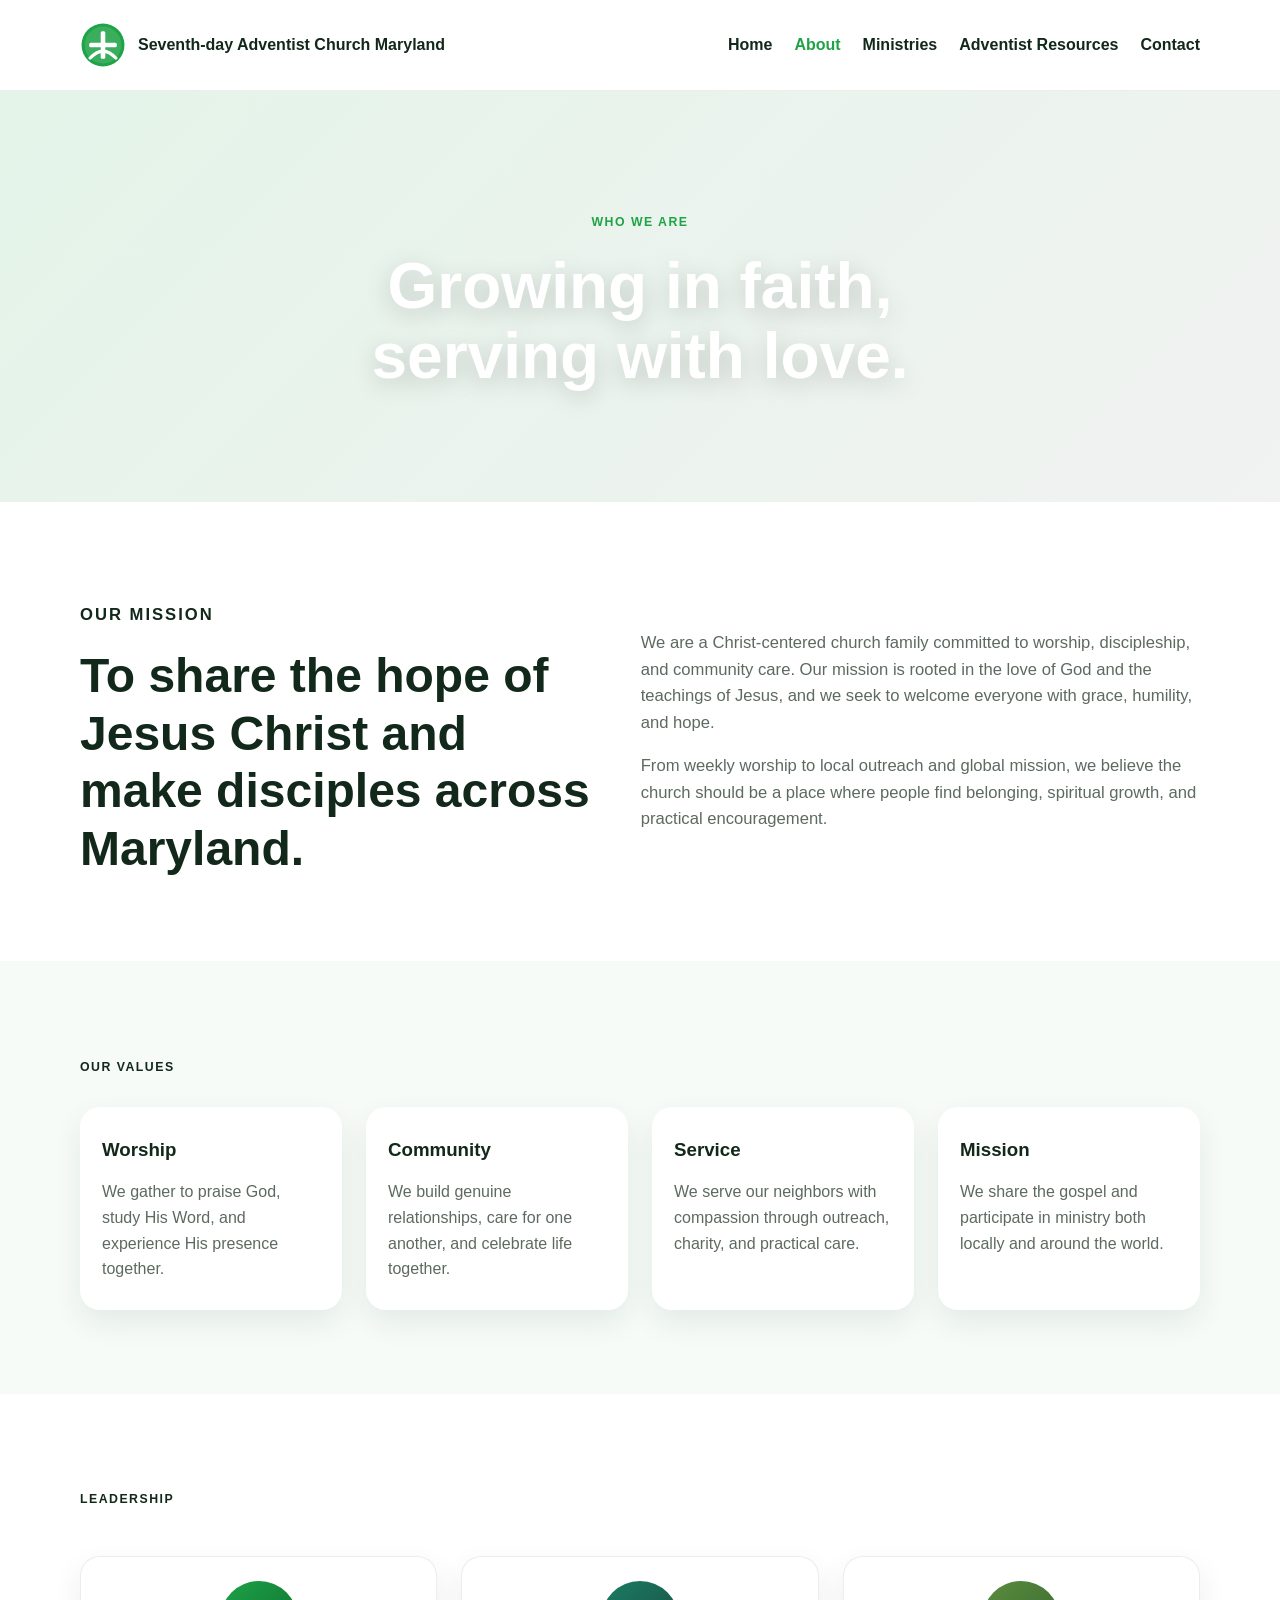
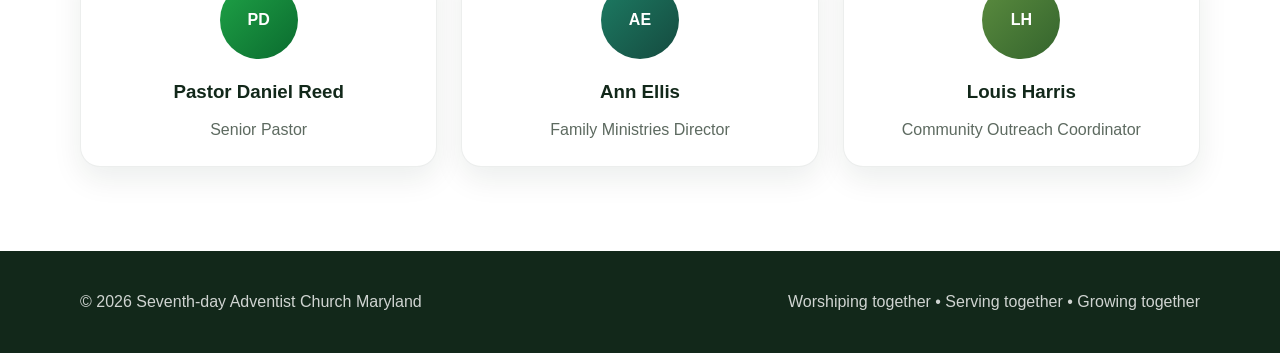
==== about.html @ 7e25eedf "Build church website pages and resources" ====
<!DOCTYPE html>
<html lang="en">
  <head>
    <meta charset="UTF-8" />
    <meta name="viewport" content="width=device-width, initial-scale=1.0" />
    <title>About | Seventh-day Adventist Church Maryland</title>
    <link rel="stylesheet" href="about.css" />
  </head>
  <body>
    <header class="site-header">
      <div class="container nav">
        <a class="brand" href="home.html">
          <img src="logo.svg" alt="Church logo" />
          <span>Seventh-day Adventist Church Maryland</span>
        </a>

        <nav class="main-nav" aria-label="Main navigation">
          <a href="home.html">Home</a>
          <a class="active" href="about.html">About</a>
          <a href="ministries.html">Ministries</a>
          <a href="resources.html">Adventist Resources</a>
          <a href="contact.html">Contact</a>
        </nav>
      </div>
    </header>

    <main>
      <section class="page-hero">
        <div class="container hero-inner">
          <div>
            <p class="eyebrow">Who we are</p>
            <h1>Growing in faith, serving with love.</h1>
          </div>
        </div>
      </section>

      <section class="section">
        <div class="container story-grid">
          <div>
            <p class="eyebrow dark">Our mission</p>
            <h2>To share the hope of Jesus Christ and make disciples across Maryland.</h2>
          </div>
          <div>
            <p>
              We are a Christ-centered church family committed to worship, discipleship, and community care.
              Our mission is rooted in the love of God and the teachings of Jesus, and we seek to welcome
              everyone with grace, humility, and hope.
            </p>
            <p>
              From weekly worship to local outreach and global mission, we believe the church should be a place
              where people find belonging, spiritual growth, and practical encouragement.
            </p>
          </div>
        </div>
      </section>

      <section class="section alt-bg">
        <div class="container">
          <p class="eyebrow dark">Our values</p>
          <div class="value-grid">
            <article class="value-card">
              <h3>Worship</h3>
              <p>We gather to praise God, study His Word, and experience His presence together.</p>
            </article>
            <article class="value-card">
              <h3>Community</h3>
              <p>We build genuine relationships, care for one another, and celebrate life together.</p>
            </article>
            <article class="value-card">
              <h3>Service</h3>
              <p>We serve our neighbors with compassion through outreach, charity, and practical care.</p>
            </article>
            <article class="value-card">
              <h3>Mission</h3>
              <p>We share the gospel and participate in ministry both locally and around the world.</p>
            </article>
          </div>
        </div>
      </section>

      <section class="section">
        <div class="container team-wrap">
          <p class="eyebrow dark">Leadership</p>
          <div class="team-grid">
            <div class="team-card">
              <div class="avatar avatar-one">PD</div>
              <h3>Pastor Daniel Reed</h3>
              <p>Senior Pastor</p>
            </div>
            <div class="team-card">
              <div class="avatar avatar-two">AE</div>
              <h3>Ann Ellis</h3>
              <p>Family Ministries Director</p>
            </div>
            <div class="team-card">
              <div class="avatar avatar-three">LH</div>
              <h3>Louis Harris</h3>
              <p>Community Outreach Coordinator</p>
            </div>
          </div>
        </div>
      </section>
    </main>

    <footer class="site-footer">
      <div class="container footer-inner">
        <p>© 2026 Seventh-day Adventist Church Maryland</p>
        <p>Worshiping together • Serving together • Growing together</p>
      </div>
    </footer>
  </body>
</html>
---- about.css ----
:root {
  --green: #1fa347;
  --dark: #12281a;
  --light: #f6fbf7;
  --muted: #5d6a60;
  --white: #ffffff;
  --shadow: 0 12px 30px rgba(18, 40, 26, 0.08);
}

* {
  box-sizing: border-box;
}

body {
  margin: 0;
  font-family: Arial, sans-serif;
  background: var(--white);
  color: var(--dark);
  line-height: 1.6;
}

img {
  max-width: 100%;
  display: block;
}

.container {
  width: min(1120px, calc(100% - 32px));
  margin: 0 auto;
}

.site-header {
  background: rgba(255, 255, 255, 0.96);
  border-bottom: 1px solid rgba(18, 40, 26, 0.08);
  position: sticky;
  top: 0;
  z-index: 20;
}

.nav {
  display: flex;
  align-items: center;
  justify-content: space-between;
  gap: 24px;
  min-height: 90px;
}

.brand {
  display: inline-flex;
  align-items: center;
  gap: 12px;
  text-decoration: none;
  color: var(--dark);
  font-weight: 700;
}

.brand img {
  width: 46px;
  height: 46px;
}

.main-nav {
  display: flex;
  align-items: center;
  gap: 22px;
  flex-wrap: wrap;
}

.main-nav a {
  text-decoration: none;
  color: var(--dark);
  font-weight: 600;
}

.main-nav a.active,
.main-nav a:hover {
  color: var(--green);
}

.nav-btn {
  display: inline-flex;
  align-items: center;
  justify-content: center;
  background: var(--green);
  color: var(--white);
  text-decoration: none;
  border-radius: 999px;
  padding: 12px 18px;
  font-weight: 700;
  box-shadow: var(--shadow);
}

.page-hero {
  background: linear-gradient(135deg, rgba(31, 163, 71, 0.12), rgba(18, 40, 26, 0.06)),
    url("https://images.unsplash.com/photo-1511632765486-a01980e01a18?auto=format&fit=crop&w=1400&q=80") center/cover no-repeat;
  padding: 110px 0;
}

.hero-inner {
  display: flex;
  align-items: center;
  justify-content: center;
  text-align: center;
}

.eyebrow {
  text-transform: uppercase;
  letter-spacing: 0.12em;
  font-size: 0.77rem;
  font-weight: 700;
  color: var(--green);
  margin-bottom: 18px;
}

.eyebrow.dark {
  color: var(--dark);
}

.page-hero h1,
.section h2,
.value-card h3,
.team-card h3 {
  margin: 0;
}

.page-hero h1 {
  font-size: clamp(2.3rem, 5vw, 4rem);
  max-width: 700px;
  line-height: 1.1;
  color: var(--white);
  text-shadow: 0 6px 24px rgba(0, 0, 0, 0.18);
}

.section {
  padding: 84px 0;
}

.story-grid {
  display: grid;
  grid-template-columns: 1.1fr 1.2fr;
  gap: 48px;
  align-items: center;
}

.story-grid h2 {
  font-size: clamp(2rem, 4vw, 3rem);
  line-height: 1.2;
}

.story-grid p {
  color: var(--muted);
  font-size: 1.04rem;
}

.alt-bg {
  background: var(--light);
}

.value-grid {
  display: grid;
  grid-template-columns: repeat(4, minmax(0, 1fr));
  gap: 24px;
  margin-top: 30px;
}

.value-card {
  background: var(--white);
  padding: 28px 22px;
  border-radius: 20px;
  box-shadow: var(--shadow);
}

.value-card h3 {
  margin-bottom: 14px;
  color: var(--dark);
}

.value-card p {
  margin: 0;
  color: var(--muted);
}

.team-wrap {
  display: grid;
  gap: 28px;
}

.team-grid {
  display: grid;
  grid-template-columns: repeat(3, minmax(0, 1fr));
  gap: 24px;
}

.team-card {
  background: var(--white);
  border: 1px solid rgba(18, 40, 26, 0.08);
  border-radius: 20px;
  padding: 24px 20px;
  text-align: center;
  box-shadow: var(--shadow);
}

.avatar {
  width: 78px;
  height: 78px;
  border-radius: 50%;
  display: grid;
  place-items: center;
  margin: 0 auto 18px;
  font-weight: 800;
  color: var(--white);
}

.avatar-one { background: linear-gradient(135deg, #1fa347, #0b6b2f); }
.avatar-two { background: linear-gradient(135deg, #1d7d64, #154a3f); }
.avatar-three { background: linear-gradient(135deg, #5c8d3f, #34642d); }

.team-card p {
  margin: 10px 0 0;
  color: var(--muted);
}

.site-footer {
  background: var(--dark);
  color: rgba(255, 255, 255, 0.8);
  padding: 22px 0;
}

.footer-inner {
  display: flex;
  justify-content: space-between;
  align-items: center;
  gap: 16px;
  flex-wrap: wrap;
}

@media (max-width: 900px) {
  .nav {
    flex-wrap: wrap;
    justify-content: center;
    padding: 16px 0;
  }

  .story-grid,
  .value-grid,
  .team-grid {
    grid-template-columns: 1fr 1fr;
  }
}

@media (max-width: 640px) {
  .main-nav {
    justify-content: center;
  }

  .story-grid,
  .value-grid,
  .team-grid {
    grid-template-columns: 1fr;
  }

  .site-footer {
    text-align: center;
  }

  .footer-inner {
    justify-content: center;
  }
}
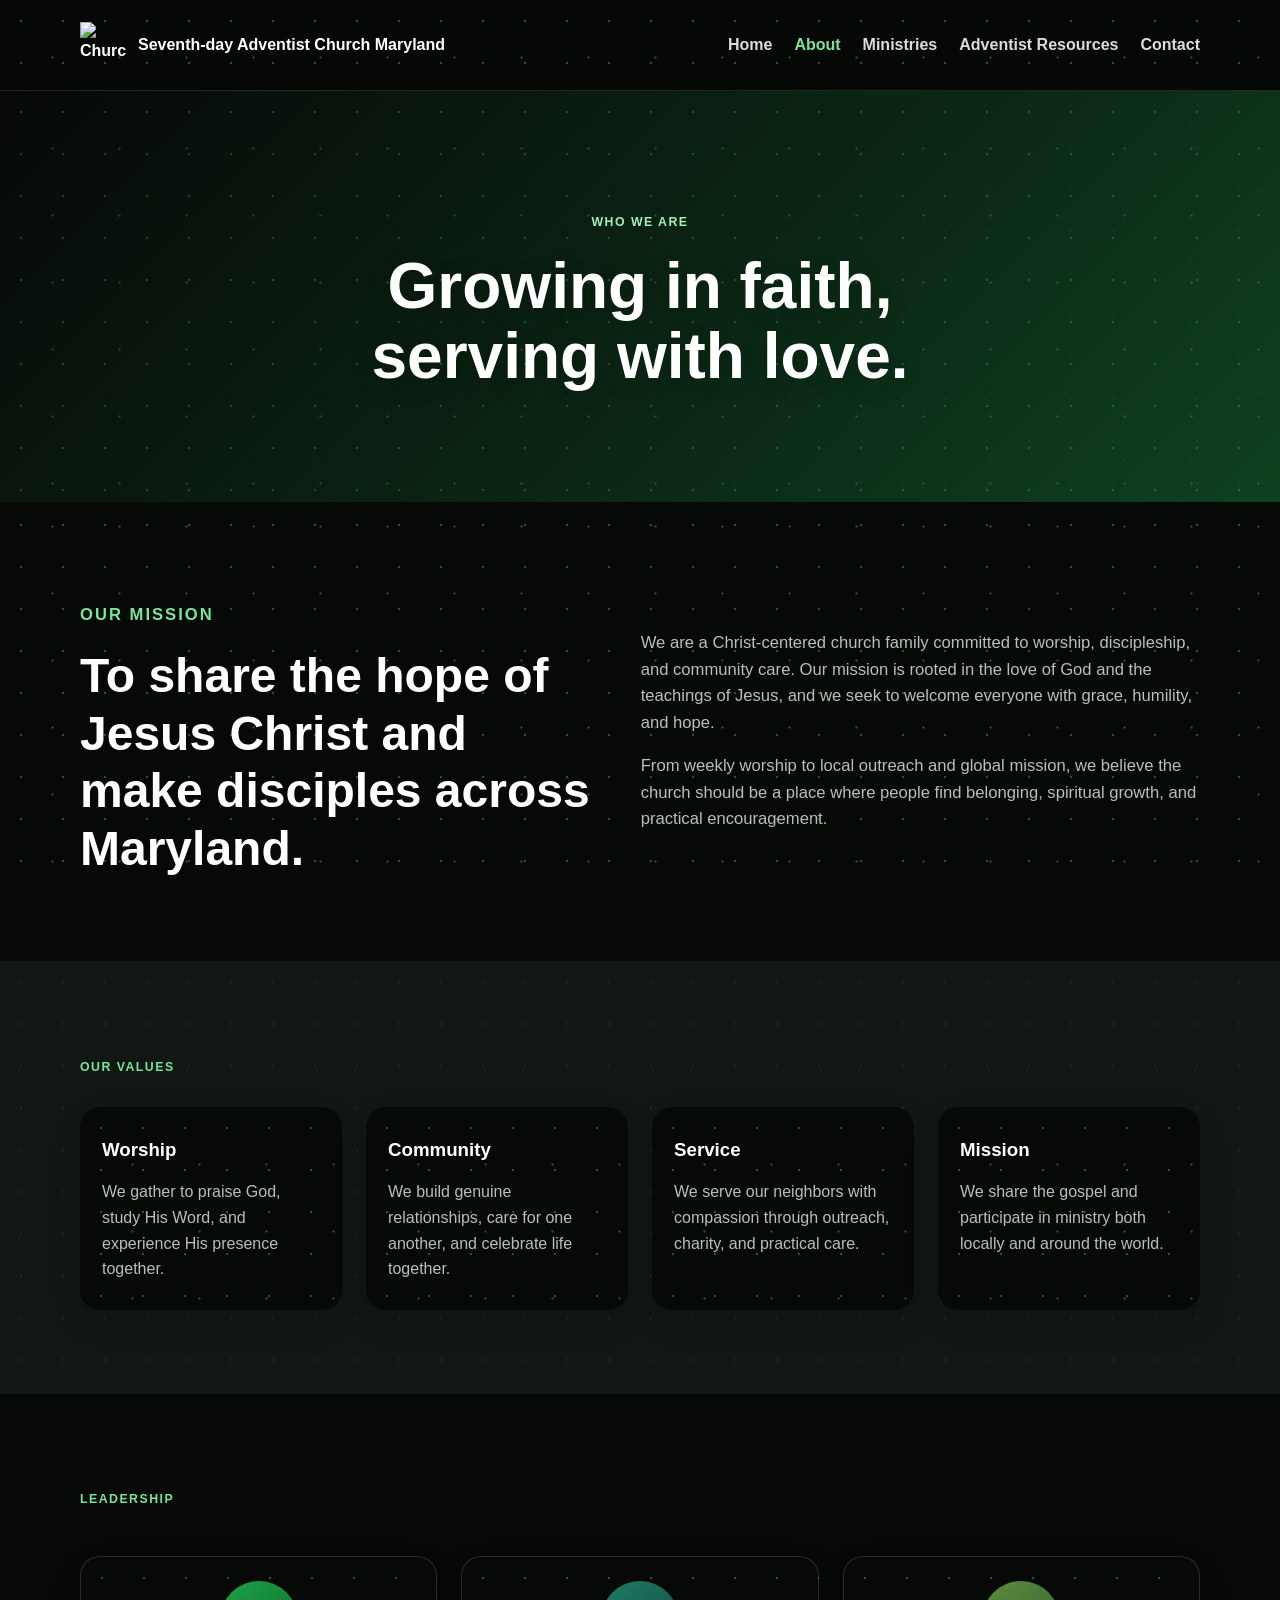
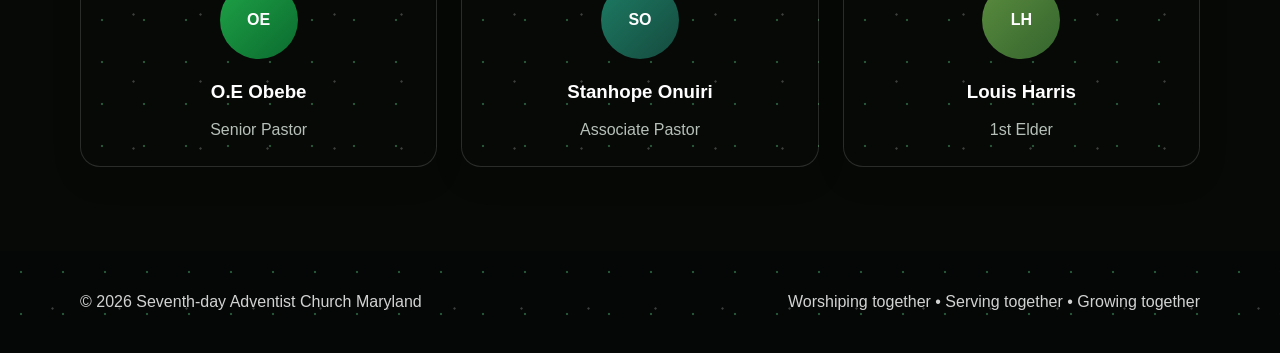
==== commit 803dcfe3: "Update church branding and ministry content" ====
--- a/about.html
+++ b/about.html
@@ -4,13 +4,14 @@
     <meta charset="UTF-8" />
     <meta name="viewport" content="width=device-width, initial-scale=1.0" />
     <title>About | Seventh-day Adventist Church Maryland</title>
-    <link rel="stylesheet" href="about.css" />
+    <link rel="stylesheet" href="about.css?v=3" />
+    <link rel="stylesheet" href="palette.css?v=3" />
   </head>
   <body>
     <header class="site-header">
       <div class="container nav">
         <a class="brand" href="home.html">
-          <img src="logo.svg" alt="Church logo" />
+          <img src="https://www.adventistontario.org/wp-content/uploads/2022/12/adventist-logo-gradient-bg-2-e1670605949488-1500x750.jpg" alt="Church logo" />
           <span>Seventh-day Adventist Church Maryland</span>
         </a>
 
@@ -83,19 +84,19 @@
           <p class="eyebrow dark">Leadership</p>
           <div class="team-grid">
             <div class="team-card">
-              <div class="avatar avatar-one">PD</div>
-              <h3>Pastor Daniel Reed</h3>
+              <div class="avatar avatar-one">OE</div>
+              <h3>O.E Obebe</h3>
               <p>Senior Pastor</p>
             </div>
             <div class="team-card">
-              <div class="avatar avatar-two">AE</div>
-              <h3>Ann Ellis</h3>
-              <p>Family Ministries Director</p>
+              <div class="avatar avatar-two">SO</div>
+              <h3>Stanhope Onuiri</h3>
+              <p>Associate Pastor</p>
             </div>
             <div class="team-card">
               <div class="avatar avatar-three">LH</div>
               <h3>Louis Harris</h3>
-              <p>Community Outreach Coordinator</p>
+              <p>1st Elder</p>
             </div>
           </div>
         </div>
--- a/about.css
+++ b/about.css
@@ -1,10 +1,10 @@
 :root {
-  --green: #1fa347;
-  --dark: #12281a;
-  --light: #f6fbf7;
-  --muted: #5d6a60;
+  --green: #167a3a;
+  --dark: #080b09;
+  --light: #f2f4f2;
+  --muted: #58615b;
   --white: #ffffff;
-  --shadow: 0 12px 30px rgba(18, 40, 26, 0.08);
+  --shadow: 0 12px 30px rgba(0, 0, 0, 0.12);
 }
 
 * {
@@ -30,8 +30,8 @@
 }
 
 .site-header {
-  background: rgba(255, 255, 255, 0.96);
-  border-bottom: 1px solid rgba(18, 40, 26, 0.08);
+  background: rgba(8, 11, 9, 0.97);
+  border-bottom: 1px solid rgba(255, 255, 255, 0.12);
   position: sticky;
   top: 0;
   z-index: 20;
@@ -50,7 +50,7 @@
   align-items: center;
   gap: 12px;
   text-decoration: none;
-  color: var(--dark);
+  color: var(--white);
   font-weight: 700;
 }
 
@@ -68,31 +68,18 @@
 
 .main-nav a {
   text-decoration: none;
-  color: var(--dark);
+  color: rgba(255, 255, 255, 0.86);
   font-weight: 600;
 }
 
 .main-nav a.active,
 .main-nav a:hover {
-  color: var(--green);
-}
-
-.nav-btn {
-  display: inline-flex;
-  align-items: center;
-  justify-content: center;
-  background: var(--green);
-  color: var(--white);
-  text-decoration: none;
-  border-radius: 999px;
-  padding: 12px 18px;
-  font-weight: 700;
-  box-shadow: var(--shadow);
+  color: #62d987;
 }
 
 .page-hero {
-  background: linear-gradient(135deg, rgba(31, 163, 71, 0.12), rgba(18, 40, 26, 0.06)),
-    url("https://images.unsplash.com/photo-1511632765486-a01980e01a18?auto=format&fit=crop&w=1400&q=80") center/cover no-repeat;
+  background: linear-gradient(135deg, rgba(8, 11, 9, 0.86), rgba(22, 122, 58, 0.42)),
+    url("https://images.unsplash.com/photo-1507692049790-de58290a4334?auto=format&fit=crop&w=1400&q=80") center/cover no-repeat;
   padding: 110px 0;
 }
 
@@ -116,19 +103,13 @@
   color: var(--dark);
 }
 
-.page-hero h1,
-.section h2,
-.value-card h3,
-.team-card h3 {
-  margin: 0;
-}
-
 .page-hero h1 {
   font-size: clamp(2.3rem, 5vw, 4rem);
-  max-width: 700px;
   line-height: 1.1;
   color: var(--white);
-  text-shadow: 0 6px 24px rgba(0, 0, 0, 0.18);
+  text-shadow: 0 6px 24px rgba(0, 0, 0, 0.15);
+  max-width: 740px;
+  margin: 0 auto;
 }
 
 .section {
@@ -145,6 +126,7 @@
 .story-grid h2 {
   font-size: clamp(2rem, 4vw, 3rem);
   line-height: 1.2;
+  margin: 0;
 }
 
 .story-grid p {
@@ -171,7 +153,7 @@
 }
 
 .value-card h3 {
-  margin-bottom: 14px;
+  margin: 0 0 14px;
   color: var(--dark);
 }
 
@@ -192,8 +174,8 @@
 }
 
 .team-card {
-  background: var(--white);
-  border: 1px solid rgba(18, 40, 26, 0.08);
+  background: var(--dark);
+  border: 1px solid rgba(255, 255, 255, 0.12);
   border-radius: 20px;
   padding: 24px 20px;
   text-align: center;
@@ -217,7 +199,12 @@
 
 .team-card p {
   margin: 10px 0 0;
-  color: var(--muted);
+  color: rgba(255, 255, 255, 0.76);
+}
+
+.team-card h3 {
+  margin: 0;
+  color: var(--white);
 }
 
 .site-footer {
--- a/palette.css
+++ b/palette.css
@@ -0,0 +1,341 @@
+:root {
+  --green: #167a3a;
+  --dark: #070907;
+  --light: #111713;
+  --muted: #b6c0b9;
+  --white: #ffffff;
+  --shadow: 0 12px 30px rgba(0, 0, 0, 0.12);
+  --dark-particles: radial-gradient(circle, rgba(100, 230, 145, 0.34) 1px, transparent 1.6px), radial-gradient(circle, rgba(255, 255, 255, 0.22) 0.8px, transparent 1.5px);
+  --light-particles: radial-gradient(circle, rgba(22, 122, 58, 0.24) 1px, transparent 1.6px), radial-gradient(circle, rgba(8, 11, 9, 0.14) 0.8px, transparent 1.5px);
+}
+
+body {
+  background-color: var(--dark);
+  background-image: var(--dark-particles);
+  background-size: 42px 42px, 67px 67px;
+  background-position: 0 0, 19px 24px;
+  background-attachment: fixed;
+  color: var(--white);
+}
+
+.site-header {
+  background-color: rgba(7, 9, 7, 0.98);
+  background-image: var(--dark-particles);
+  background-size: 42px 42px, 67px 67px;
+  background-position: 0 0, 19px 24px;
+  border-bottom: 1px solid rgba(255, 255, 255, 0.12);
+}
+
+.nav {
+  display: flex;
+  align-items: center;
+  justify-content: space-between;
+  gap: 24px;
+  min-height: 90px;
+}
+
+.brand {
+  display: inline-flex;
+  align-items: center;
+  gap: 12px;
+  color: var(--white);
+  font-weight: 700;
+  text-decoration: none;
+}
+
+.brand img {
+  width: 46px;
+  height: 46px;
+}
+
+.main-nav {
+  display: flex;
+  align-items: center;
+  gap: 22px;
+  flex-wrap: wrap;
+}
+
+.main-nav a {
+  color: rgba(255, 255, 255, 0.86);
+}
+
+.main-nav a.active,
+.main-nav a:hover {
+  color: #78e69a;
+}
+
+.nav-btn,
+.primary-btn,
+.contact-form button,
+.account-actions .signup-btn,
+.auth-submit {
+  background: var(--green);
+}
+
+.page-hero {
+  position: relative;
+  isolation: isolate;
+}
+
+.page-hero::before {
+  position: absolute;
+  z-index: 0;
+  inset: 0;
+  background: linear-gradient(135deg, rgba(7, 9, 7, 0.9), rgba(14, 69, 34, 0.68));
+  content: "";
+  pointer-events: none;
+}
+
+.page-hero::after {
+  position: absolute;
+  z-index: 1;
+  inset: 0;
+  background-image: var(--dark-particles);
+  background-size: 42px 42px, 67px 67px;
+  background-position: 0 0, 19px 24px;
+  content: "";
+  opacity: 0.75;
+  pointer-events: none;
+}
+
+.page-hero > .container {
+  position: relative;
+  z-index: 2;
+}
+
+.hero::before {
+  background: linear-gradient(135deg, rgba(7, 9, 7, 0.9), rgba(14, 69, 34, 0.64));
+}
+
+.hero::after {
+  position: absolute;
+  z-index: 2;
+  inset: 0;
+  background-image: var(--dark-particles);
+  background-size: 42px 42px, 67px 67px;
+  background-position: 0 0, 19px 24px;
+  content: "";
+  opacity: 0.75;
+  pointer-events: none;
+}
+
+.hero-inner {
+  z-index: 3;
+}
+
+.hero-card,
+.team-card,
+.info-panel,
+.feature-card,
+.event-card,
+.value-card,
+.highlight-box,
+.ministry-card,
+.resource-card,
+.contact-form {
+  background-color: var(--dark);
+  background-image: var(--dark-particles);
+  background-size: 42px 42px, 67px 67px;
+  background-position: 0 0, 19px 24px;
+  border-color: rgba(255, 255, 255, 0.14);
+  color: var(--white);
+}
+
+.hero-card h3,
+.team-card h3,
+.info-panel h2,
+.info-panel .hours h3,
+.feature-card h3,
+.event-card h3,
+.value-card h3,
+.ministry-card h3,
+.resource-card h3,
+.highlight-box h2 {
+  color: var(--white);
+}
+
+.hero-card ul,
+.team-card p,
+.info-panel ul,
+.feature-card p,
+.event-card p,
+.value-card p,
+.ministry-card p,
+.resource-card p {
+  color: var(--muted);
+}
+
+.contact-form label {
+  display: flex;
+  flex-direction: column;
+  color: var(--white);
+}
+
+.contact-form input,
+.contact-form textarea,
+.auth-field input {
+  background: #ffffff;
+  color: #080b09;
+}
+
+.eyebrow.dark {
+  color: #78e69a;
+}
+
+.eyebrow:not(.dark) {
+  color: #a4f0ba;
+}
+
+.resource-link {
+  color: #78e69a;
+}
+
+.event-date {
+  background: var(--green);
+  color: var(--white);
+}
+
+.hours {
+  border-color: rgba(255, 255, 255, 0.16);
+}
+
+.ministry-card,
+.resource-card {
+  border: 1px solid rgba(255, 255, 255, 0.14);
+  border-top: 3px solid var(--green);
+}
+
+.icon,
+.resource-icon {
+  background: linear-gradient(135deg, #167a3a, #070907);
+}
+
+.video-slot {
+  border-color: rgba(255, 255, 255, 0.3);
+  background: linear-gradient(135deg, rgba(22, 122, 58, 0.28), rgba(7, 9, 7, 0.6));
+  color: var(--white);
+}
+
+.site-footer {
+  background-color: #050706;
+  background-image: var(--dark-particles);
+  background-size: 42px 42px, 67px 67px;
+  background-position: 0 0, 19px 24px;
+  color: rgba(255, 255, 255, 0.82);
+}
+
+.alt-bg {
+  background-color: var(--light);
+  background-image: var(--light-particles);
+  background-size: 42px 42px, 67px 67px;
+  background-position: 0 0, 19px 24px;
+}
+
+body,
+.site-header,
+.site-footer,
+.alt-bg,
+.page-hero::after,
+.hero::after,
+.hero-card,
+.team-card,
+.info-panel,
+.feature-card,
+.event-card,
+.value-card,
+.highlight-box,
+.ministry-card,
+.resource-card,
+.contact-form {
+  animation: particle-drift 24s linear infinite;
+}
+
+@keyframes particle-drift {
+  to {
+    background-position: 42px 42px, 86px 91px;
+  }
+}
+
+.auth-dialog {
+  background-color: #0c110e;
+  color: var(--white);
+}
+
+.auth-heading h2,
+.auth-field {
+  color: var(--white);
+}
+
+.auth-toggle {
+  background: #18201a;
+}
+
+.auth-tab[aria-pressed="true"] {
+  background: var(--green);
+  color: var(--white);
+}
+
+@media (prefers-reduced-motion: reduce) {
+  body,
+  .site-header,
+  .site-footer,
+  .alt-bg,
+  .page-hero::after,
+  .hero::after,
+  .hero-card,
+  .team-card,
+  .info-panel,
+  .feature-card,
+  .event-card,
+  .value-card,
+  .highlight-box,
+  .ministry-card,
+  .resource-card,
+  .contact-form {
+    animation: none;
+  }
+}
+
+@media (max-width: 900px) {
+  .nav {
+    flex-wrap: wrap;
+    justify-content: center;
+    padding: 16px 0;
+  }
+}
+
+@media (max-width: 640px) {
+  .main-nav {
+    justify-content: center;
+  }
+
+  .site-footer {
+    text-align: center;
+  }
+
+  .footer-inner {
+    justify-content: center;
+  }
+}
+
+@media (max-width: 900px) {
+  .nav {
+    flex-wrap: wrap;
+    justify-content: center;
+    padding: 16px 0;
+  }
+}
+
+@media (max-width: 640px) {
+  .main-nav {
+    justify-content: center;
+  }
+
+  .site-footer {
+    text-align: center;
+  }
+
+  .footer-inner {
+    justify-content: center;
+  }
+}
